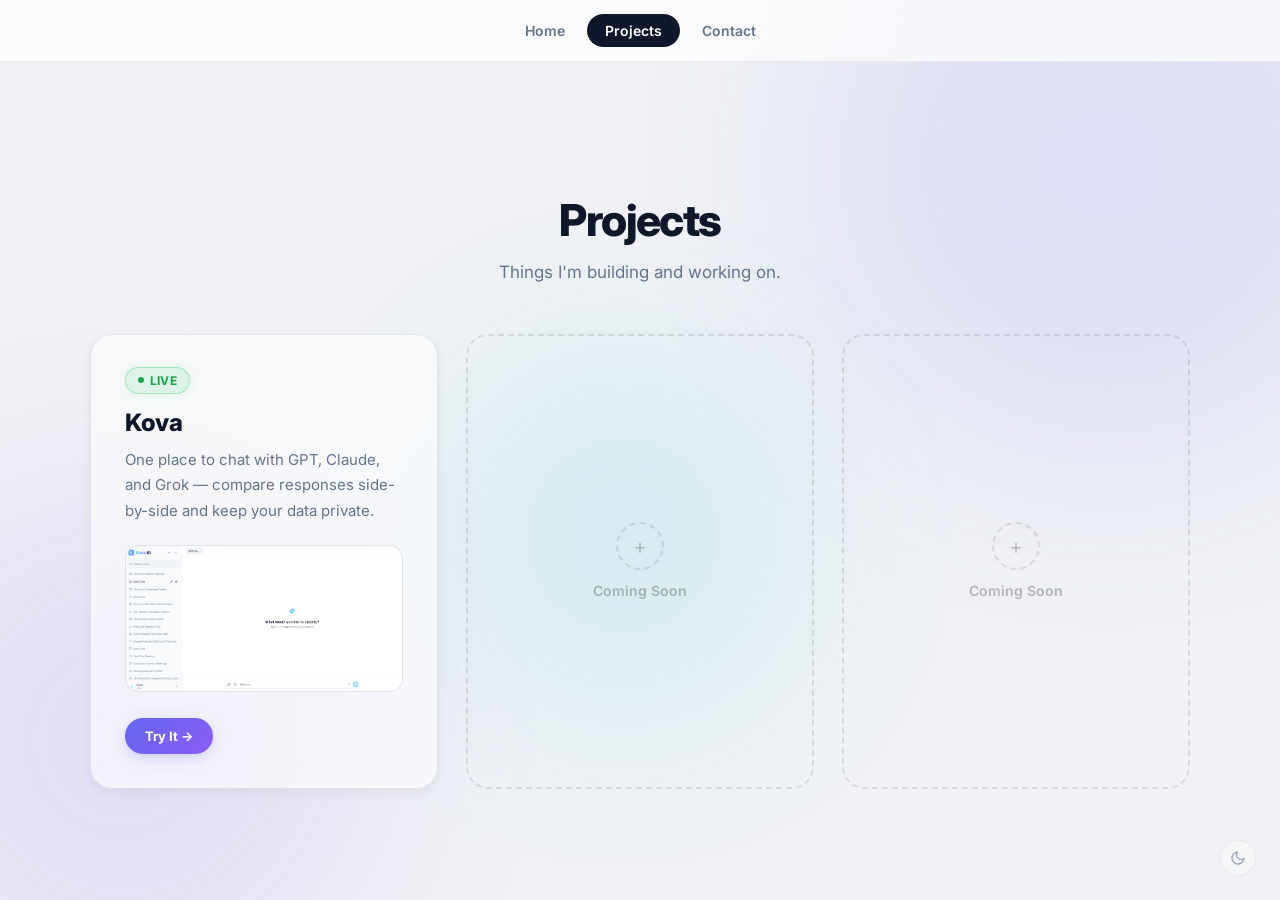
==== projects.html @ df7c3f6c "Clean URLs for Vercel deployment Add vercel.json with cleanUrls, update all internal links to remove" ====
<!doctype html>
<html>
<head>
  <meta charset="utf-8">
  <title>Projects | Evan Fraser</title>
  <meta name="viewport" content="width=device-width, initial-scale=1">
  <link rel="preconnect" href="https://fonts.googleapis.com">
  <link rel="preconnect" href="https://fonts.gstatic.com" crossorigin>
  <link href="https://fonts.googleapis.com/css2?family=Inter:wght@400;500;600;700;800;900&display=swap" rel="stylesheet">
  <link rel="stylesheet" href="style.css">
</head>

<body>

<div class="bg-orbs">
  <div class="orb orb-1"></div>
  <div class="orb orb-2"></div>
  <div class="orb orb-3"></div>
</div>

<header class="site-header">
  <div class="header-inner">
    <nav class="nav">
      <a href="/">Home</a>
      <a href="/projects" class="active">Projects</a>
      <a href="/contact">Contact</a>
    </nav>
  </div>
</header>

<button class="theme-toggle" type="button" aria-pressed="false" aria-label="Toggle dark mode"></button>

<div class="page-center page-column">
  <div class="section-header fade-in">
    <h1>Projects</h1>
    <p>Things I'm building and working on.</p>
  </div>

  <div class="projects-grid">

    <!-- EVAN AI -->
    <div class="project-card fade-in fade-in-delay-1">
      <span class="status-badge working">Live</span>
      <h2>Kova</h2>
      <p class="project-purpose">
        One place to chat with GPT, Claude, and Grok — compare responses side-by-side and keep your data private.
      </p>

      <div class="project-media">
        <img class="project-preview" src="Images/Kova.png" alt="Kova preview"
             loading="lazy"
             onerror="this.style.display='none'; this.parentElement.classList.add('no-image');" />
        <span class="media-fallback">Kova preview</span>
      </div>

      <div class="project-links">
        <a href="https://kova-ai-sar8.vercel.app/" target="_blank" rel="noopener" class="button primary small">Try It &rarr;</a>
      </div>
    </div>

    <!-- PLACEHOLDER 1 -->
    <div class="project-card placeholder-card fade-in fade-in-delay-2">
      <div class="placeholder-inner">
        <span class="placeholder-icon">+</span>
        <span class="placeholder-label">Coming Soon</span>
      </div>
    </div>

    <!-- PLACEHOLDER 2 -->
    <div class="project-card placeholder-card fade-in fade-in-delay-3">
      <div class="placeholder-inner">
        <span class="placeholder-icon">+</span>
        <span class="placeholder-label">Coming Soon</span>
      </div>
    </div>

  </div>
</div>

<script src="script.js"></script>
</body>
</html>
---- style.css ----
/* ================= RESET ================= */
*, *::before, *::after { box-sizing: border-box; margin: 0; padding: 0; }
html { height: 100%; scroll-behavior: smooth; }

/* Registered property for animated gradient border rotation */
@property --border-angle {
  syntax: '<angle>';
  initial-value: 0deg;
  inherits: false;
}

/* ================= CUSTOM PROPERTIES ================= */
:root {
  --bg: #f0f2f5;
  --bg-card: rgba(255, 255, 255, 0.6);
  --text: #0f172a;
  --text-muted: #64748b;
  --accent-1: #6366f1;
  --accent-2: #8b5cf6;
  --accent-3: #06b6d4;
  --border: rgba(0, 0, 0, 0.08);
  --border-hover: rgba(99, 102, 241, 0.35);
  --shadow-sm: 0 4px 12px rgba(0, 0, 0, 0.05);
  --shadow: 0 20px 50px rgba(0, 0, 0, 0.08);
  --shadow-hover: 0 25px 60px rgba(99, 102, 241, 0.12);
  --nav-bg: rgba(255, 255, 255, 0.72);
  --nav-border: rgba(0, 0, 0, 0.06);
  --nav-hover: rgba(0, 0, 0, 0.04);
  --nav-active-bg: #0f172a;
  --nav-active-text: #fff;
  --btn-secondary-bg: rgba(0, 0, 0, 0.04);
  --badge-working-bg: rgba(34, 197, 94, 0.12);
  --badge-working-text: #16a34a;
  --badge-working-border: rgba(34, 197, 94, 0.3);
  --badge-working-glow: rgba(34, 197, 94, 0.15);
  --badge-progress-bg: rgba(251, 146, 60, 0.12);
  --badge-progress-text: #c2410c;
  --badge-progress-border: rgba(251, 146, 60, 0.3);
  --orb-opacity: 0.12;
  --placeholder-border: rgba(0, 0, 0, 0.1);
  --placeholder-text: rgba(0, 0, 0, 0.25);
  --media-bg: rgba(0, 0, 0, 0.03);
  --media-border: rgba(0, 0, 0, 0.06);
}

.dark {
  --bg: #06060b;
  --bg-card: rgba(15, 18, 25, 0.55);
  --text: #f1f5f9;
  --text-muted: #94a3b8;
  --border: rgba(255, 255, 255, 0.06);
  --border-hover: rgba(99, 102, 241, 0.45);
  --shadow-sm: 0 4px 12px rgba(0, 0, 0, 0.3);
  --shadow: 0 20px 50px rgba(0, 0, 0, 0.5);
  --shadow-hover: 0 25px 60px rgba(99, 102, 241, 0.15);
  --nav-bg: rgba(6, 6, 11, 0.72);
  --nav-border: rgba(255, 255, 255, 0.06);
  --nav-hover: rgba(255, 255, 255, 0.06);
  --nav-active-bg: #f1f5f9;
  --nav-active-text: #0f172a;
  --btn-secondary-bg: rgba(255, 255, 255, 0.06);
  --badge-working-bg: rgba(34, 197, 94, 0.14);
  --badge-working-text: #4ade80;
  --badge-working-border: rgba(34, 197, 94, 0.4);
  --badge-working-glow: rgba(34, 197, 94, 0.12);
  --badge-progress-bg: rgba(251, 146, 60, 0.14);
  --badge-progress-text: #fb923c;
  --badge-progress-border: rgba(251, 146, 60, 0.4);
  --orb-opacity: 0.18;
  --placeholder-border: rgba(255, 255, 255, 0.06);
  --placeholder-text: rgba(255, 255, 255, 0.18);
  --media-bg: rgba(255, 255, 255, 0.03);
  --media-border: rgba(255, 255, 255, 0.06);
}

/* ================= BODY ================= */
body {
  font-family: 'Inter', -apple-system, BlinkMacSystemFont, "Segoe UI", sans-serif;
  background: var(--bg);
  color: var(--text);
  -webkit-font-smoothing: antialiased;
  -moz-osx-font-smoothing: grayscale;
  overflow-x: hidden;
  min-height: 100%;
}

/* ================= BACKGROUND ORBS ================= */
.bg-orbs {
  position: fixed;
  inset: 0;
  overflow: hidden;
  pointer-events: none;
  z-index: 0;
}

.orb {
  position: absolute;
  border-radius: 50%;
  filter: blur(100px);
  opacity: var(--orb-opacity);
}

.orb-1 {
  width: 600px;
  height: 600px;
  background: var(--accent-1);
  top: -15%;
  right: -10%;
  animation: orbFloat1 25s ease-in-out infinite;
}

.orb-2 {
  width: 500px;
  height: 500px;
  background: var(--accent-2);
  bottom: -10%;
  left: -10%;
  animation: orbFloat2 30s ease-in-out infinite;
}

.orb-3 {
  width: 350px;
  height: 350px;
  background: var(--accent-3);
  top: 40%;
  left: 35%;
  animation: orbFloat3 20s ease-in-out infinite;
}

@keyframes orbFloat1 {
  0%, 100% { transform: translate(0, 0) scale(1); }
  25% { transform: translate(-30px, 40px) scale(1.05); }
  50% { transform: translate(20px, -20px) scale(0.95); }
  75% { transform: translate(-10px, -30px) scale(1.02); }
}

@keyframes orbFloat2 {
  0%, 100% { transform: translate(0, 0) scale(1); }
  33% { transform: translate(40px, -30px) scale(1.08); }
  66% { transform: translate(-30px, 20px) scale(0.96); }
}

@keyframes orbFloat3 {
  0%, 100% { transform: translate(0, 0) scale(1); }
  50% { transform: translate(-40px, -40px) scale(1.1); }
}

/* ================= HEADER ================= */
.site-header {
  position: sticky;
  top: 0;
  width: 100%;
  background: var(--nav-bg);
  backdrop-filter: blur(20px);
  -webkit-backdrop-filter: blur(20px);
  border-bottom: 1px solid var(--nav-border);
  z-index: 100;
}

.header-inner {
  display: flex;
  align-items: center;
  justify-content: center;
  padding: 14px 32px;
  position: relative;
}

/* ================= NAV ================= */
.nav {
  display: flex;
  align-items: center;
  gap: 4px;
}

.nav a {
  text-decoration: none;
  font-weight: 600;
  font-size: 14px;
  color: var(--text-muted);
  padding: 8px 18px;
  border-radius: 999px;
  transition: background 0.2s ease, color 0.2s ease;
}

.nav a:hover {
  background: var(--nav-hover);
  color: var(--text);
}

.nav a.active {
  background: var(--nav-active-bg);
  color: var(--nav-active-text);
}

/* ================= THEME TOGGLE ================= */
.theme-toggle {
  position: fixed;
  bottom: 24px;
  right: 24px;
  z-index: 200;
  width: 36px;
  height: 36px;
  border: 1px solid var(--border);
  background: var(--bg-card);
  backdrop-filter: blur(12px);
  -webkit-backdrop-filter: blur(12px);
  border-radius: 50%;
  padding: 0;
  font-size: 0;
  cursor: pointer;
  line-height: 1;
  display: flex;
  align-items: center;
  justify-content: center;
  transition: transform 0.2s ease, background 0.2s ease, border-color 0.2s ease, opacity 0.2s ease;
  opacity: 0.6;
}

.theme-toggle:hover {
  transform: scale(1.1);
  border-color: var(--border-hover);
  opacity: 1;
}

.theme-toggle svg {
  width: 16px;
  height: 16px;
  fill: none;
  stroke: var(--text-muted);
  stroke-width: 2;
  stroke-linecap: round;
  stroke-linejoin: round;
}

/* ================= PAGE LAYOUT ================= */
.page-center {
  position: relative;
  z-index: 1;
  min-height: calc(100vh - 62px);
  display: flex;
  align-items: center;
  justify-content: center;
  padding: 28px;
}

.page-column {
  flex-direction: column;
  align-items: center;
  padding: 80px 28px 60px;
  gap: 48px;
}

/* ================= GLASS CARD ================= */
.card {
  position: relative;
  overflow: hidden;
  width: min(1200px, 92vw);
  min-height: calc(100vh - 62px - 56px);
  background: var(--bg-card);
  backdrop-filter: blur(24px);
  -webkit-backdrop-filter: blur(24px);
  border: 1px solid var(--border);
  padding: 54px;
  border-radius: 28px;
  box-shadow: var(--shadow);
  display: flex;
  align-items: center;
  justify-content: center;
}

/* ================= HERO ================= */
.hero {
  width: 100%;
  display: grid;
  grid-template-columns: 340px 1fr;
  gap: 60px;
  align-items: center;
  text-align: left;
  max-width: 1050px;
  margin: 0 auto;
}

.hero-photo {
  width: 340px;
  height: 440px;
  border-radius: 24px;
  object-fit: cover;
  border: 1px solid var(--border);
  box-shadow:
    0 20px 40px rgba(0, 0, 0, 0.1),
    0 0 80px rgba(99, 102, 241, 0.06);
  background: var(--media-bg);
  transition: transform 0.3s ease, box-shadow 0.3s ease;
  will-change: transform;
}

.hero h1 {
  margin: 0 0 8px;
  font-size: 52px;
  font-weight: 800;
  letter-spacing: -0.035em;
  line-height: 1.1;
}

.hero .about {
  margin-top: 16px;
  color: var(--text-muted);
  line-height: 1.8;
  font-size: 17px;
  max-width: 520px;
}

.hero-actions {
  margin-top: 28px;
  display: flex;
  gap: 12px;
  flex-wrap: wrap;
}

/* ================= GRADIENT TEXT ================= */
.gradient-text {
  background: linear-gradient(
    135deg,
    var(--accent-1),
    var(--accent-2),
    var(--accent-3),
    var(--accent-1)
  );
  background-size: 300% 300%;
  -webkit-background-clip: text;
  -webkit-text-fill-color: transparent;
  background-clip: text;
  animation: gradientShift 6s ease infinite;
}

@keyframes gradientShift {
  0%, 100% { background-position: 0% 50%; }
  50% { background-position: 100% 50%; }
}

/* ================= BUTTONS ================= */
.button {
  display: inline-flex;
  align-items: center;
  justify-content: center;
  padding: 14px 28px;
  border-radius: 999px;
  font-weight: 700;
  font-size: 15px;
  text-decoration: none;
  transition: transform 0.2s ease, box-shadow 0.2s ease, border-color 0.2s ease, background 0.2s ease;
  cursor: pointer;
  border: none;
}

.button.primary {
  background: linear-gradient(135deg, var(--accent-1), var(--accent-2));
  color: #fff;
  box-shadow: 0 4px 15px rgba(99, 102, 241, 0.25);
}

.button.primary:hover {
  transform: translateY(-2px);
  box-shadow: 0 8px 25px rgba(99, 102, 241, 0.4);
}

.button.secondary {
  background: var(--btn-secondary-bg);
  color: var(--text);
  border: 1px solid var(--border);
}

.button.secondary:hover {
  border-color: var(--border-hover);
  color: var(--accent-1);
}

/* ================= SECTION HEADER ================= */
.section-header {
  text-align: center;
  max-width: 600px;
}

.section-header h1 {
  font-size: 44px;
  font-weight: 800;
  letter-spacing: -0.035em;
  margin: 0 0 12px;
}

.section-header p {
  font-size: 17px;
  color: var(--text-muted);
  margin: 0;
  line-height: 1.6;
}

/* ================= PROJECTS GRID ================= */
.projects-grid {
  display: grid;
  grid-template-columns: repeat(auto-fit, minmax(300px, 1fr));
  gap: 28px;
  width: 100%;
  max-width: 1100px;
}

/* ================= PROJECT CARD ================= */
.project-card {
  position: relative;
  background: var(--bg-card);
  backdrop-filter: blur(16px);
  -webkit-backdrop-filter: blur(16px);
  border: 1px solid var(--border);
  border-radius: 22px;
  padding: 32px 34px 34px;
  box-shadow: var(--shadow-sm);
  transition: transform 0.3s ease, box-shadow 0.3s ease, border-color 0.3s ease;
  display: flex;
  flex-direction: column;
  gap: 4px;
  text-decoration: none;
  color: inherit;
  cursor: pointer;
}

.project-card:hover {
  transform: translateY(-6px);
  border-color: var(--border-hover);
  box-shadow: var(--shadow-hover);
}

.project-card:focus-visible {
  outline: 2px solid var(--accent-1);
  outline-offset: 3px;
}

.project-card h2,
.project-card h3 {
  margin: 10px 0 6px;
  font-size: 24px;
  font-weight: 800;
  letter-spacing: -0.02em;
}

.project-card p {
  margin: 0;
  color: var(--text-muted);
  line-height: 1.7;
  font-size: 15px;
}

/* ================= PROJECT MEDIA ================= */
.project-media {
  margin-top: 18px;
  border-radius: 14px;
  overflow: hidden;
  background: var(--bg);
  border: 1px solid var(--media-border);
  display: grid;
  place-items: center;
  position: relative;
}

.project-preview {
  width: 100%;
  display: block;
  border-radius: 0;
}

.project-media .media-fallback {
  font-size: 13px;
  font-weight: 600;
  color: var(--text-muted);
  padding: 12px;
}

.project-media.no-image .media-fallback { display: block; }
.project-media:not(.no-image) .media-fallback { display: none; }

/* ================= VIEW SITE LINK ================= */
.view-site {
  display: inline-flex;
  align-items: center;
  gap: 6px;
  margin-top: auto;
  padding-top: 18px;
  font-weight: 700;
  font-size: 14px;
  color: var(--accent-1);
  transition: gap 0.2s ease;
}

.project-card:hover .view-site {
  gap: 10px;
}

/* ================= STATUS BADGES ================= */
.status-badge {
  display: inline-flex;
  align-items: center;
  gap: 6px;
  padding: 5px 12px;
  border-radius: 999px;
  font-size: 12px;
  font-weight: 700;
  width: fit-content;
  letter-spacing: 0.02em;
  text-transform: uppercase;
}

.status-badge.working {
  background: var(--badge-working-bg);
  color: var(--badge-working-text);
  border: 1px solid var(--badge-working-border);
  box-shadow: 0 0 12px var(--badge-working-glow);
}

.status-badge.working::before {
  content: '';
  width: 6px;
  height: 6px;
  border-radius: 50%;
  background: currentColor;
  animation: pulse 2s ease-in-out infinite;
}

@keyframes pulse {
  0%, 100% { opacity: 1; transform: scale(1); }
  50% { opacity: 0.4; transform: scale(0.75); }
}

.status-badge.in-progress {
  background: var(--badge-progress-bg);
  color: var(--badge-progress-text);
  border: 1px solid var(--badge-progress-border);
}

/* ================= PLACEHOLDER CARDS ================= */
.placeholder-card {
  background: transparent !important;
  backdrop-filter: none !important;
  -webkit-backdrop-filter: none !important;
  border: 2px dashed var(--placeholder-border) !important;
  box-shadow: none !important;
  cursor: default;
  align-items: center;
  justify-content: center;
}

.placeholder-card:hover {
  transform: none !important;
  box-shadow: none !important;
  border-color: var(--placeholder-border) !important;
}

.placeholder-inner {
  display: flex;
  flex-direction: column;
  align-items: center;
  gap: 12px;
}

.placeholder-icon {
  width: 48px;
  height: 48px;
  border-radius: 50%;
  border: 2px dashed var(--placeholder-border);
  display: flex;
  align-items: center;
  justify-content: center;
  font-size: 22px;
  font-weight: 300;
  color: var(--placeholder-text);
}

.placeholder-label {
  font-size: 14px;
  font-weight: 600;
  color: var(--placeholder-text);
}

/* ================= CONTACT ================= */
.contact-content {
  text-align: center;
  max-width: 500px;
}

.contact-content h1 {
  font-size: 48px;
  font-weight: 800;
  letter-spacing: -0.035em;
  margin: 0 0 16px;
}

.contact-content p {
  font-size: 17px;
  color: var(--text-muted);
  line-height: 1.7;
  margin: 0;
}

.contact-actions {
  margin-top: 32px;
}

/* ================= INTERACTIVE EFFECTS ================= */

/* Cursor spotlight on hero card */
.card::after {
  content: '';
  position: absolute;
  inset: 0;
  border-radius: inherit;
  background: radial-gradient(
    600px circle at var(--mouse-x, 50%) var(--mouse-y, 50%),
    rgba(99, 102, 241, 0.04),
    transparent 40%
  );
  pointer-events: none;
  opacity: 0;
  transition: opacity 0.4s ease;
  z-index: 1;
}

.card:hover::after {
  opacity: 1;
}

/* Cursor spotlight on project cards */
.project-card:not(.placeholder-card)::after {
  content: '';
  position: absolute;
  inset: 0;
  border-radius: inherit;
  background: radial-gradient(
    400px circle at var(--mouse-x, 50%) var(--mouse-y, 50%),
    rgba(99, 102, 241, 0.07),
    transparent 40%
  );
  pointer-events: none;
  opacity: 0;
  transition: opacity 0.3s ease;
}

.project-card:not(.placeholder-card):hover::after {
  opacity: 1;
}

/* Rotating gradient border on project cards */
.project-card:not(.placeholder-card)::before {
  content: '';
  position: absolute;
  inset: -1px;
  border-radius: 23px;
  padding: 2px;
  background: conic-gradient(
    from var(--border-angle),
    var(--accent-1),
    var(--accent-2),
    var(--accent-3),
    var(--accent-2),
    var(--accent-1)
  );
  -webkit-mask: linear-gradient(#fff 0 0) content-box, linear-gradient(#fff 0 0);
  mask: linear-gradient(#fff 0 0) content-box, linear-gradient(#fff 0 0);
  -webkit-mask-composite: xor;
  mask-composite: exclude;
  opacity: 0;
  transition: opacity 0.5s ease;
  pointer-events: none;
}

.project-card:not(.placeholder-card):hover::before {
  opacity: 1;
  animation: rotateBorder 4s linear infinite;
}

@keyframes rotateBorder {
  to { --border-angle: 360deg; }
}

/* Button press feedback */
.button.primary:active {
  transform: translateY(0) scale(0.97);
  box-shadow: 0 2px 8px rgba(99, 102, 241, 0.2);
}

.button.secondary:active {
  transform: scale(0.97);
}

.button:focus-visible {
  outline: 2px solid var(--accent-1);
  outline-offset: 3px;
}

/* ================= ENTRANCE ANIMATIONS ================= */
@keyframes fadeInUp {
  from {
    opacity: 0;
    transform: translateY(24px);
  }
  to {
    opacity: 1;
    transform: translateY(0);
  }
}

.fade-in {
  opacity: 0;
  animation: fadeInUp 0.8s ease forwards;
}

.fade-in-delay-1 { animation-delay: 0.1s; }
.fade-in-delay-2 { animation-delay: 0.2s; }
.fade-in-delay-3 { animation-delay: 0.3s; }
.fade-in-delay-4 { animation-delay: 0.4s; }
.fade-in-delay-5 { animation-delay: 0.5s; }

/* ================= HOMEPAGE LAYOUT ================= */
.homepage {
  position: relative;
  z-index: 1;
}

.hero-section {
  min-height: calc(100vh - 62px);
  display: flex;
  flex-direction: column;
  align-items: center;
  justify-content: center;
  padding: 28px;
  gap: 0;
}

.card.hero-card {
  min-height: auto;
}

/* ================= HERO SUB ================= */
.hero-sub {
  margin-top: 16px;
  color: var(--text-muted);
  line-height: 1.8;
  font-size: 17px;
  max-width: 520px;
}

/* ================= SCROLL HINT ================= */
.scroll-hint {
  display: flex;
  align-items: center;
  justify-content: center;
  width: 40px;
  height: 40px;
  border-radius: 50%;
  border: 1px solid var(--border);
  color: var(--text-muted);
  text-decoration: none;
  margin-top: 24px;
  transition: border-color 0.3s ease, color 0.3s ease, transform 0.3s ease;
  animation: fadeInUp 0.8s ease forwards, bounceHint 2s ease-in-out 1.5s infinite;
}

.scroll-hint:hover {
  border-color: var(--border-hover);
  color: var(--accent-1);
  transform: translateY(2px);
}

@keyframes bounceHint {
  0%, 100% { transform: translateY(0); }
  50% { transform: translateY(6px); }
}

/* ================= SECTIONS ================= */
.section {
  padding: 80px 28px;
}

.section-compact {
  padding: 60px 28px;
}

.section[id] {
  scroll-margin-top: 80px;
}

.section-inner {
  max-width: 900px;
  margin: 0 auto;
}

.section-heading {
  font-size: 24px;
  font-weight: 700;
  letter-spacing: -0.02em;
  margin: 0 0 28px;
  color: var(--text);
}

/* ================= FEATURED PROJECTS ================= */
.featured-projects {
  display: flex;
  flex-wrap: wrap;
  gap: 24px;
  justify-content: center;
}

.featured-card {
  width: 100%;
  max-width: 520px;
}

div.project-card {
  cursor: default;
}

/* ================= PROJECT LINKS ================= */
.project-links {
  display: flex;
  gap: 10px;
  margin-top: auto;
  padding-top: 22px;
}

/* ================= SMALL BUTTON ================= */
.button.small {
  padding: 10px 20px;
  font-size: 13px;
}

/* ================= ABOUT ================= */
.about-centered {
  text-align: center;
  display: flex;
  flex-direction: column;
  align-items: center;
}

.about-text {
  max-width: 600px;
}

.about-text p {
  font-size: 16px;
  color: var(--text-muted);
  line-height: 1.8;
  margin: 0 0 16px;
  text-align: left;
}

.about-text p:last-child {
  margin-bottom: 0;
}

/* ================= FOOTER ================= */
.site-footer {
  padding: 48px 28px;
  text-align: center;
  font-size: 14px;
  color: var(--text-muted);
}

/* ================= SCROLL ANIMATIONS ================= */
.fade-in-scroll {
  opacity: 0;
  transform: translateY(24px);
  transition: opacity 0.7s ease, transform 0.7s ease;
}

.fade-in-scroll.visible {
  opacity: 1;
  transform: translateY(0);
}

/* ================= RESPONSIVE (TABLET) ================= */
@media (max-width: 900px) {
  .card {
    min-height: auto;
    padding: 36px 28px;
  }

  .hero {
    grid-template-columns: 1fr;
    text-align: center;
    justify-items: center;
    gap: 28px;
  }

  .hero-photo {
    width: min(260px, 65vw);
    height: min(320px, 75vw);
  }

  .hero h1 {
    font-size: 38px;
  }

  .hero .about {
    max-width: 100%;
    font-size: 16px;
  }

  .hero-actions {
    justify-content: center;
  }

  .page-column {
    padding: 48px 20px 40px;
    gap: 32px;
  }

  .section-header h1 {
    font-size: 34px;
  }

  .project-card {
    min-height: 0;
  }

  .project-media {
    max-height: 260px;
  }

  .contact-content h1 {
    font-size: 36px;
  }

  .header-inner {
    padding: 12px 20px;
  }

  .nav a {
    padding: 7px 14px;
    font-size: 13px;
  }

  .button {
    padding: 12px 24px;
    font-size: 14px;
  }

  .hero-section {
    min-height: auto;
    padding: 20px;
  }

  .section {
    padding: 48px 20px;
  }

  .section-compact {
    padding: 40px 20px;
  }

  .section-heading {
    font-size: 22px;
    margin-bottom: 20px;
  }

  .featured-card {
    max-width: 100%;
  }

  .button.small {
    padding: 10px 18px;
    font-size: 12px;
  }
}

/* ================= RESPONSIVE (MOBILE) ================= */
@media (max-width: 480px) {
  .hero h1 {
    font-size: 32px;
  }

  .nav a {
    padding: 6px 10px;
    font-size: 12px;
  }

  .page-center {
    padding: 16px;
  }

  .card {
    padding: 28px 20px;
    border-radius: 22px;
  }

  .contact-content h1 {
    font-size: 32px;
  }

  .section {
    padding: 40px 16px;
  }

  .section-compact {
    padding: 32px 16px;
  }

  .section-heading {
    font-size: 20px;
    margin-bottom: 16px;
  }
}

/* ================= REDUCED MOTION ================= */
@media (prefers-reduced-motion: reduce) {
  .orb { animation: none; }
  .gradient-text { animation: none; }
  .fade-in { animation: none; opacity: 1; }
  .status-badge.working::before { animation: none; }
  .project-card:not(.placeholder-card):hover::before { animation: none; }
  .fade-in-scroll { opacity: 1; transform: none; transition: none; }
  .scroll-hint { animation: none; opacity: 1; }
  *, *::before, *::after { transition-duration: 0.01ms !important; }
}
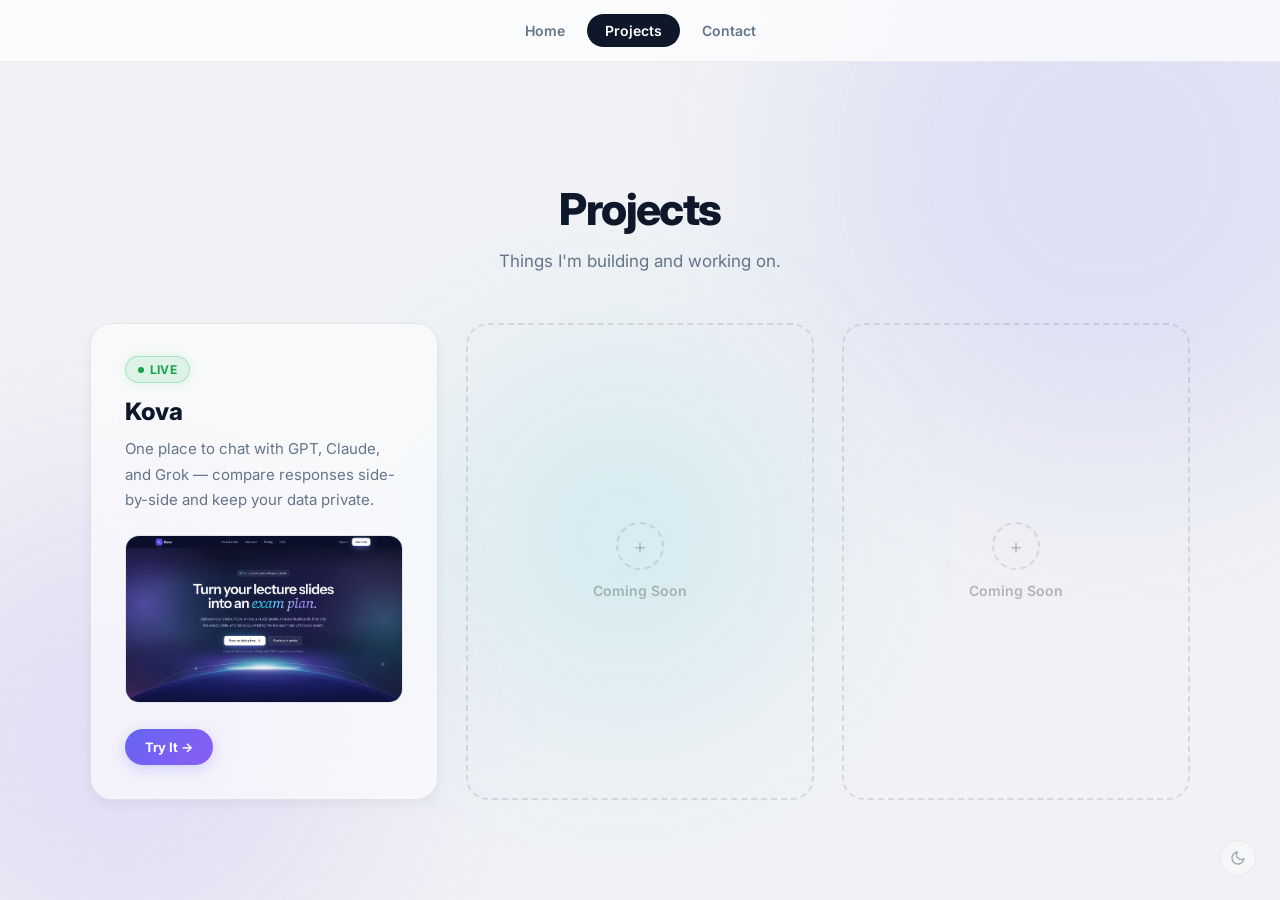
==== commit e72cc50f: "Update bio to second year and refresh Kova image Co-Authored-By: Claude Opus 5.5 <noreply@anthropic." ====
--- a/projects.html
+++ b/projects.html
@@ -58,7 +58,7 @@
       </div>
     </div>
 
-    <!-- PLACEHOLDER 1 -->
+  <!-- PLACEHOLDER 1 -->
     <div class="project-card placeholder-card fade-in fade-in-delay-2">
       <div class="placeholder-inner">
         <span class="placeholder-icon">+</span>
@@ -79,4 +79,4 @@
 
 <script src="script.js"></script>
 </body>
-</html>
+</html>
--- a/style.css
+++ b/style.css
@@ -1,6 +1,6 @@
 /* ================= RESET ================= */
 *, *::before, *::after { box-sizing: border-box; margin: 0; padding: 0; }
-html { height: 100%; scroll-behavior: smooth; }
+html { height: 100%; scroll-behavior: smooth; overscroll-behavior: none; }
 
 /* Registered property for animated gradient border rotation */
 @property --border-angle {
@@ -91,6 +91,8 @@
   overflow: hidden;
   pointer-events: none;
   z-index: 0;
+  clip-path: inset(0);
+  -webkit-clip-path: inset(0);
 }
 
 .orb {
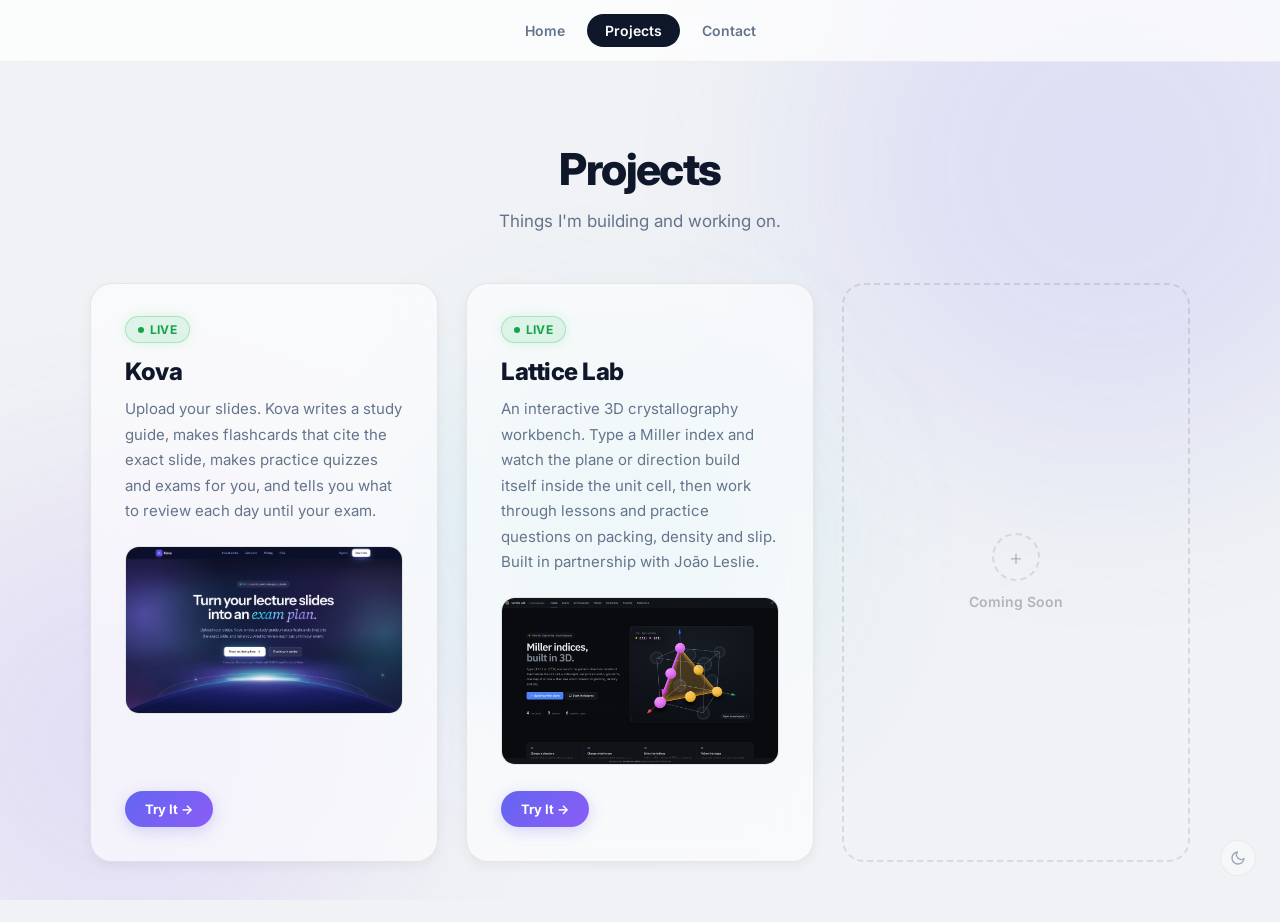
==== commit 2feec466: "Add Lattice Lab to projects Co-Authored-By: Claude Opus 5.5 <noreply@anthropic.com>" ====
--- a/projects.html
+++ b/projects.html
@@ -43,7 +43,7 @@
       <span class="status-badge working">Live</span>
       <h2>Kova</h2>
       <p class="project-purpose">
-        One place to chat with GPT, Claude, and Grok — compare responses side-by-side and keep your data private.
+        Upload your slides. Kova writes a study guide, makes flashcards that cite the exact slide, makes practice quizzes and exams for you, and tells you what to review each day until your exam.
       </p>
 
       <div class="project-media">
@@ -58,11 +58,23 @@
       </div>
     </div>
 
-  <!-- PLACEHOLDER 1 -->
-    <div class="project-card placeholder-card fade-in fade-in-delay-2">
-      <div class="placeholder-inner">
-        <span class="placeholder-icon">+</span>
-        <span class="placeholder-label">Coming Soon</span>
+    <!-- LATTICE LAB -->
+    <div class="project-card fade-in fade-in-delay-2">
+      <span class="status-badge working">Live</span>
+      <h2>Lattice Lab</h2>
+      <p class="project-purpose">
+        An interactive 3D crystallography workbench. Type a Miller index and watch the plane or direction build itself inside the unit cell, then work through lessons and practice questions on packing, density and slip. Built in partnership with João Leslie.
+      </p>
+
+      <div class="project-media">
+        <img class="project-preview" src="Images/lattice-lab.jpg" alt="Lattice Lab preview"
+             loading="lazy"
+             onerror="this.style.display='none'; this.parentElement.classList.add('no-image');" />
+        <span class="media-fallback">Lattice Lab preview</span>
+      </div>
+
+      <div class="project-links">
+        <a href="https://lattice-lab-kohl.vercel.app/" target="_blank" rel="noopener" class="button primary small">Try It &rarr;</a>
       </div>
     </div>
 
